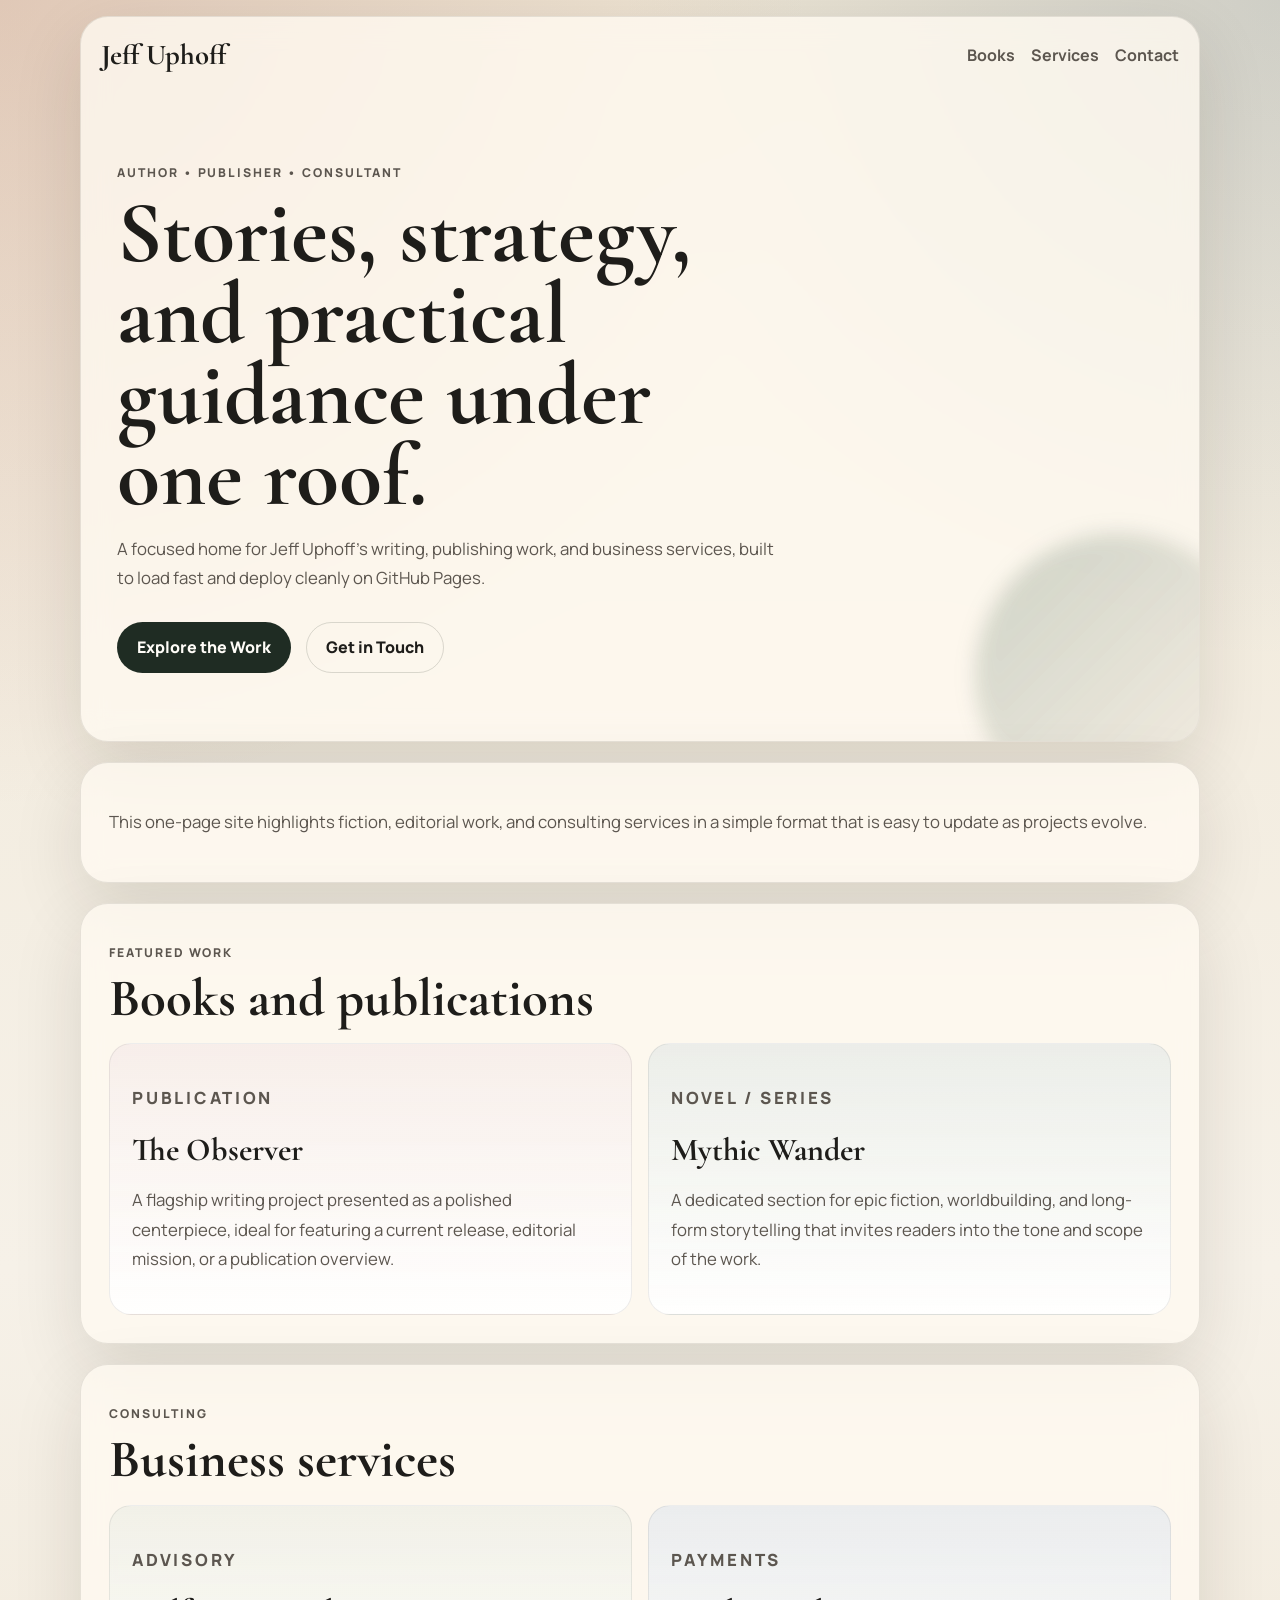
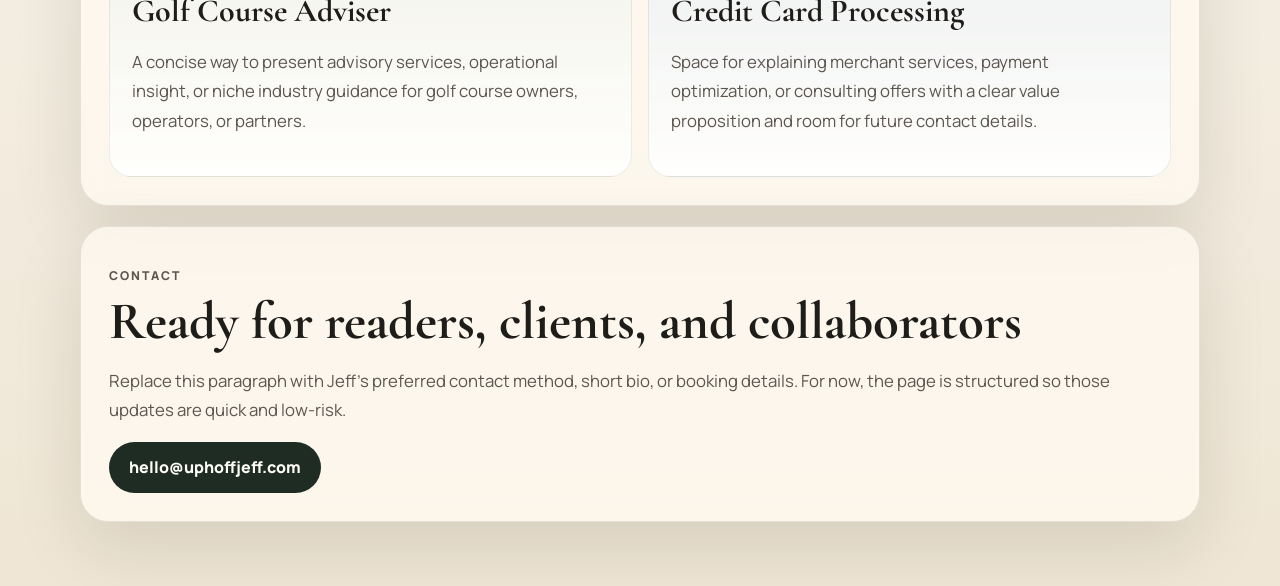
==== uphoffjeff.com/index.html @ 0ed8bcdc "Add files via upload" ====
<!DOCTYPE html>
<html lang="en">
<head>
  <meta charset="UTF-8">
  <meta name="viewport" content="width=device-width, initial-scale=1.0">
  <title>Jeff Uphoff | Author & Consultant</title>
  <meta
    name="description"
    content="Jeff Uphoff shares books, publishing work, and consulting services in one clear, GitHub Pages-ready website."
  >
  <link rel="preconnect" href="https://fonts.googleapis.com">
  <link rel="preconnect" href="https://fonts.gstatic.com" crossorigin>
  <link
    href="https://fonts.googleapis.com/css2?family=Cormorant+Garamond:wght@500;600;700&family=Manrope:wght@400;500;700;800&display=swap"
    rel="stylesheet"
  >
  <link rel="stylesheet" href="./styles.css">
</head>
<body>
  <div class="page-shell">
    <header class="hero" id="top">
      <nav class="site-nav" aria-label="Primary">
        <a class="brand" href="#top">Jeff Uphoff</a>
        <div class="nav-links">
          <a href="#books">Books</a>
          <a href="#services">Services</a>
          <a href="#contact">Contact</a>
        </div>
      </nav>

      <div class="hero-copy">
        <p class="eyebrow">Author • Publisher • Consultant</p>
        <h1>Stories, strategy, and practical guidance under one roof.</h1>
        <p class="lede">
          A focused home for Jeff Uphoff's writing, publishing work, and business services,
          built to load fast and deploy cleanly on GitHub Pages.
        </p>
        <div class="hero-actions">
          <a class="button button-solid" href="#books">Explore the Work</a>
          <a class="button button-ghost" href="#contact">Get in Touch</a>
        </div>
      </div>
    </header>

    <main>
      <section class="intro">
        <p>
          This one-page site highlights fiction, editorial work, and consulting services in a
          simple format that is easy to update as projects evolve.
        </p>
      </section>

      <section class="section" id="books">
        <div class="section-heading">
          <p class="section-label">Featured Work</p>
          <h2>Books and publications</h2>
        </div>

        <div class="card-grid">
          <article class="card accent-observer">
            <p class="card-kicker">Publication</p>
            <h3>The Observer</h3>
            <p>
              A flagship writing project presented as a polished centerpiece, ideal for featuring
              a current release, editorial mission, or a publication overview.
            </p>
          </article>

          <article class="card accent-mythic">
            <p class="card-kicker">Novel / Series</p>
            <h3>Mythic Wander</h3>
            <p>
              A dedicated section for epic fiction, worldbuilding, and long-form storytelling that
              invites readers into the tone and scope of the work.
            </p>
          </article>
        </div>
      </section>

      <section class="section" id="services">
        <div class="section-heading">
          <p class="section-label">Consulting</p>
          <h2>Business services</h2>
        </div>

        <div class="card-grid">
          <article class="card accent-golf">
            <p class="card-kicker">Advisory</p>
            <h3>Golf Course Adviser</h3>
            <p>
              A concise way to present advisory services, operational insight, or niche industry
              guidance for golf course owners, operators, or partners.
            </p>
          </article>

          <article class="card accent-credit">
            <p class="card-kicker">Payments</p>
            <h3>Credit Card Processing</h3>
            <p>
              Space for explaining merchant services, payment optimization, or consulting offers
              with a clear value proposition and room for future contact details.
            </p>
          </article>
        </div>
      </section>

      <section class="section contact-section" id="contact">
        <div class="section-heading">
          <p class="section-label">Contact</p>
          <h2>Ready for readers, clients, and collaborators</h2>
        </div>

        <p class="contact-copy">
          Replace this paragraph with Jeff's preferred contact method, short bio, or booking
          details. For now, the page is structured so those updates are quick and low-risk.
        </p>

        <a class="button button-solid" href="mailto:hello@uphoffjeff.com">hello@uphoffjeff.com</a>
      </section>
    </main>
  </div>
</body>
</html>
---- uphoffjeff.com/styles.css ----
:root {
  --bg: #f3ecdf;
  --paper: rgba(255, 250, 241, 0.78);
  --ink: #1e1d1a;
  --muted: #5c564f;
  --border: rgba(30, 29, 26, 0.1);
  --shadow: 0 24px 70px rgba(33, 25, 10, 0.12);
  --observer: #9d3d2a;
  --mythic: #43644f;
  --golf: #7b8644;
  --credit: #3d5f7e;
  --button: #1f2c23;
  --button-hover: #314537;
}

* {
  box-sizing: border-box;
}

html {
  scroll-behavior: smooth;
}

body {
  margin: 0;
  min-height: 100vh;
  font-family: "Manrope", sans-serif;
  color: var(--ink);
  background:
    radial-gradient(circle at top left, rgba(157, 61, 42, 0.18), transparent 32%),
    radial-gradient(circle at top right, rgba(61, 95, 126, 0.18), transparent 26%),
    linear-gradient(180deg, #efe7d6 0%, #f6f1e8 58%, #efe6d5 100%);
}

a {
  color: inherit;
  text-decoration: none;
}

.page-shell {
  width: min(1120px, calc(100% - 2rem));
  margin: 0 auto;
  padding: 1rem 0 4rem;
}

.hero,
.section,
.intro {
  background: var(--paper);
  backdrop-filter: blur(14px);
  border: 1px solid var(--border);
  border-radius: 28px;
  box-shadow: var(--shadow);
}

.hero {
  padding: 1.25rem;
  overflow: hidden;
  position: relative;
}

.hero::after {
  content: "";
  position: absolute;
  inset: auto -4rem -5rem auto;
  width: 18rem;
  height: 18rem;
  border-radius: 50%;
  background: linear-gradient(135deg, rgba(67, 100, 79, 0.25), rgba(157, 61, 42, 0.04));
  filter: blur(10px);
}

.site-nav {
  display: flex;
  align-items: center;
  justify-content: space-between;
  gap: 1rem;
}

.brand,
h1,
h2,
h3 {
  font-family: "Cormorant Garamond", serif;
}

.brand {
  font-size: 1.8rem;
  font-weight: 700;
}

.nav-links {
  display: flex;
  gap: 1rem;
  flex-wrap: wrap;
  color: var(--muted);
  font-weight: 700;
}

.hero-copy {
  padding: 5rem 1rem 3rem;
  max-width: 44rem;
  position: relative;
  z-index: 1;
}

.eyebrow,
.section-label,
.card-kicker {
  text-transform: uppercase;
  letter-spacing: 0.16em;
  font-size: 0.76rem;
  font-weight: 800;
}

.eyebrow,
.section-label {
  color: var(--muted);
}

h1 {
  margin: 0.55rem 0 1rem;
  font-size: clamp(3rem, 7vw, 5.5rem);
  line-height: 0.92;
}

.lede,
.intro p,
.card p,
.contact-copy {
  font-size: 1.05rem;
  line-height: 1.75;
  color: var(--muted);
}

.hero-actions {
  display: flex;
  gap: 0.9rem;
  flex-wrap: wrap;
  margin-top: 1.8rem;
}

.button {
  display: inline-flex;
  align-items: center;
  justify-content: center;
  min-height: 3rem;
  padding: 0.85rem 1.2rem;
  border-radius: 999px;
  border: 1px solid transparent;
  font-weight: 800;
  transition: transform 150ms ease, background-color 150ms ease, border-color 150ms ease;
}

.button:hover,
.button:focus-visible {
  transform: translateY(-1px);
}

.button-solid {
  background: var(--button);
  color: #fffdf8;
}

.button-solid:hover,
.button-solid:focus-visible {
  background: var(--button-hover);
}

.button-ghost {
  border-color: rgba(31, 44, 35, 0.16);
}

.intro,
.section {
  margin-top: 1.25rem;
  padding: 1.75rem;
}

.section-heading {
  margin-bottom: 1.25rem;
}

h2 {
  margin: 0.4rem 0 0;
  font-size: clamp(2rem, 4.5vw, 3.3rem);
  line-height: 0.95;
}

.card-grid {
  display: grid;
  grid-template-columns: repeat(2, minmax(0, 1fr));
  gap: 1rem;
}

.card {
  border-radius: 22px;
  padding: 1.4rem;
  min-height: 17rem;
  border: 1px solid rgba(30, 29, 26, 0.08);
  background: rgba(255, 255, 255, 0.58);
}

.card h3 {
  margin: 0.45rem 0 0.8rem;
  font-size: 2rem;
}

.accent-observer {
  background:
    linear-gradient(180deg, rgba(157, 61, 42, 0.08), rgba(255, 255, 255, 0.6)),
    rgba(255, 255, 255, 0.7);
}

.accent-mythic {
  background:
    linear-gradient(180deg, rgba(67, 100, 79, 0.1), rgba(255, 255, 255, 0.6)),
    rgba(255, 255, 255, 0.7);
}

.accent-golf {
  background:
    linear-gradient(180deg, rgba(123, 134, 68, 0.1), rgba(255, 255, 255, 0.6)),
    rgba(255, 255, 255, 0.7);
}

.accent-credit {
  background:
    linear-gradient(180deg, rgba(61, 95, 126, 0.1), rgba(255, 255, 255, 0.6)),
    rgba(255, 255, 255, 0.7);
}

.contact-section {
  text-align: left;
}

@media (max-width: 780px) {
  .page-shell {
    width: min(100% - 1rem, 100%);
  }

  .site-nav {
    align-items: flex-start;
    flex-direction: column;
  }

  .hero-copy {
    padding: 3rem 0.25rem 1rem;
  }

  .card-grid {
    grid-template-columns: 1fr;
  }

  .intro,
  .section,
  .hero {
    border-radius: 22px;
  }
}
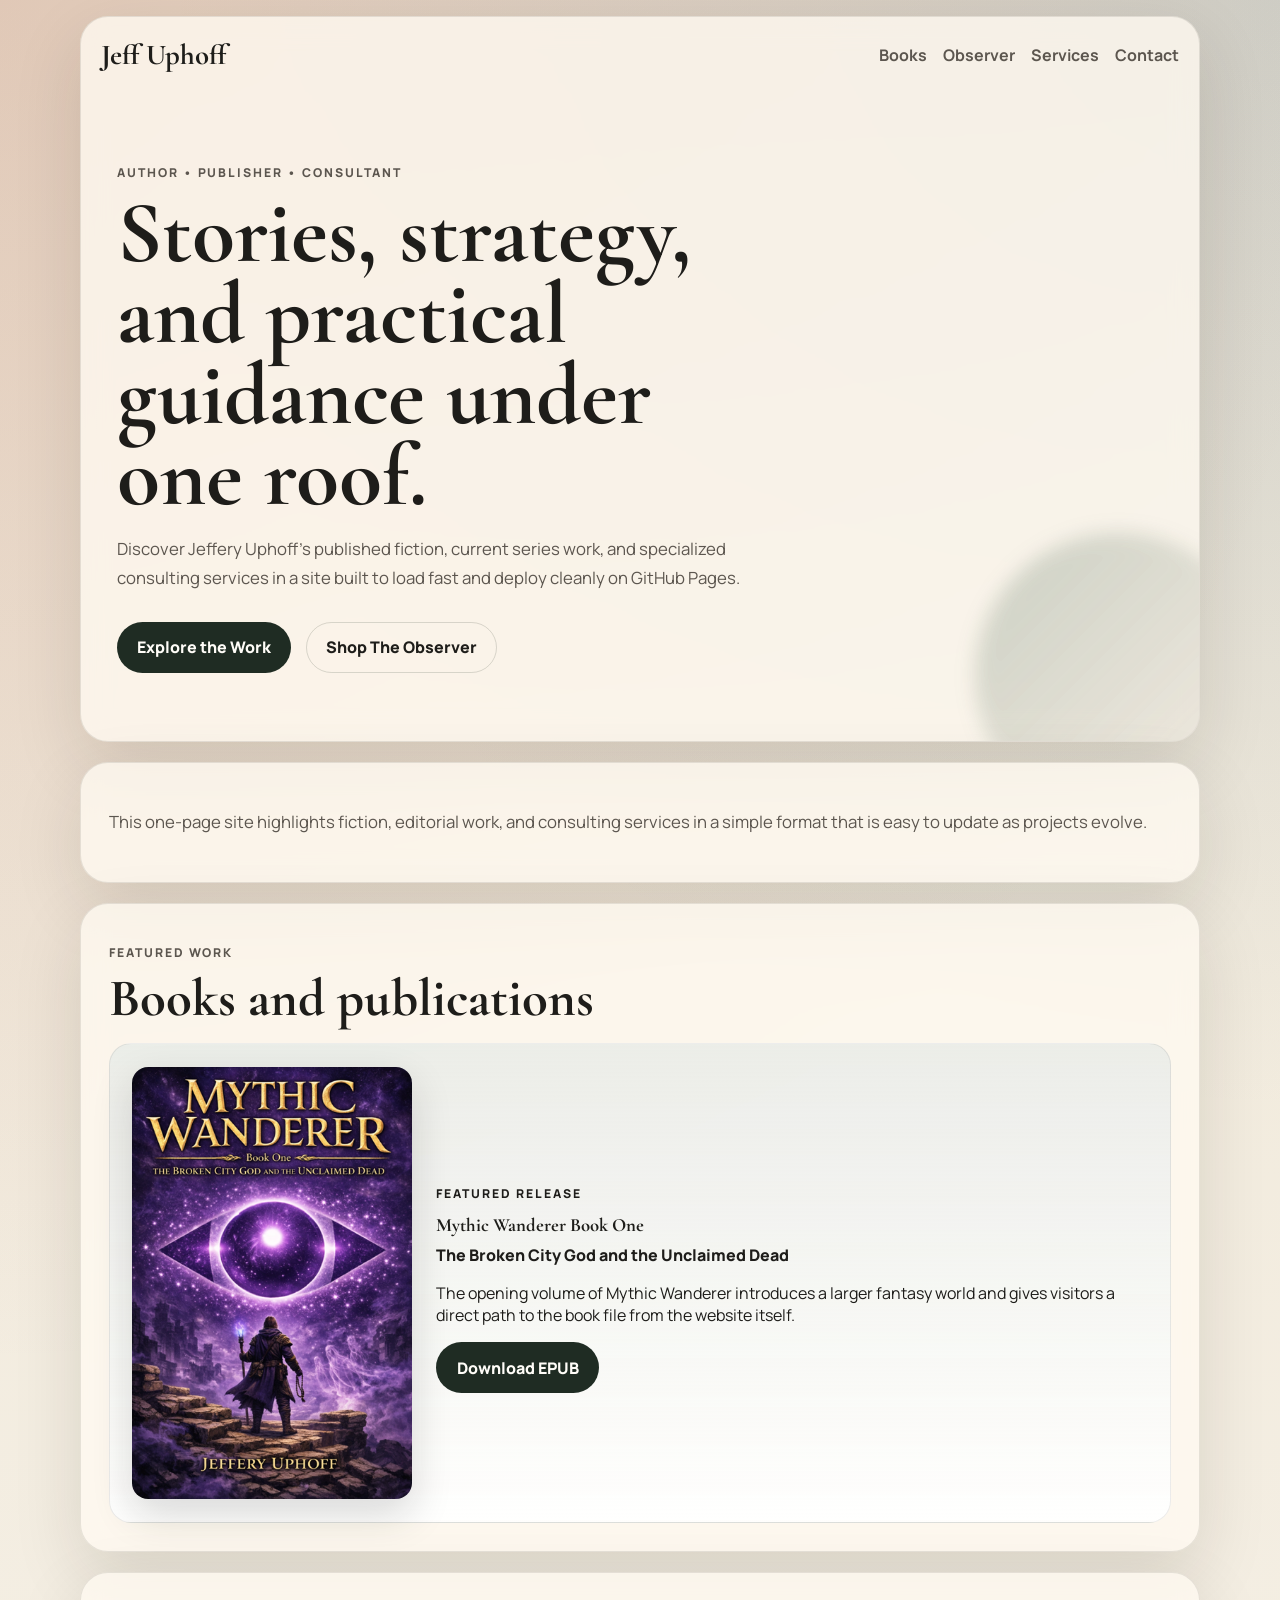
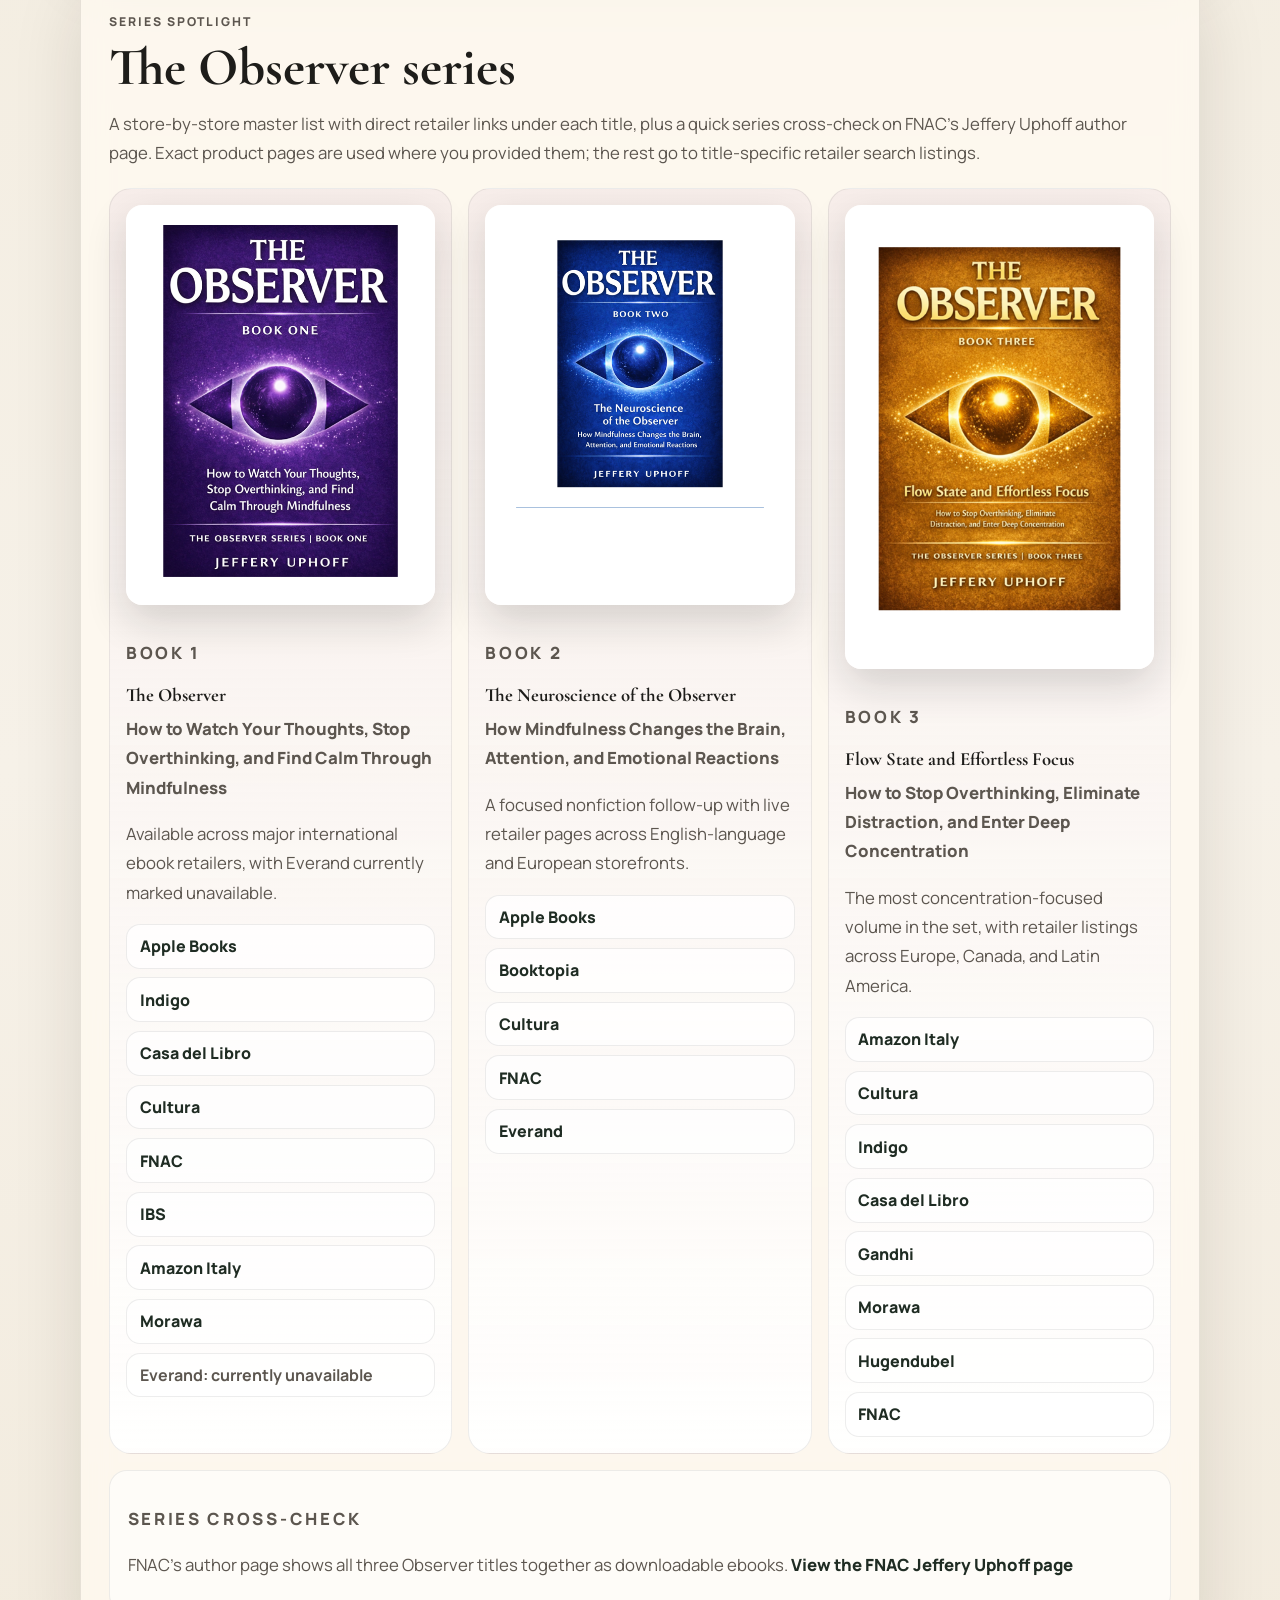
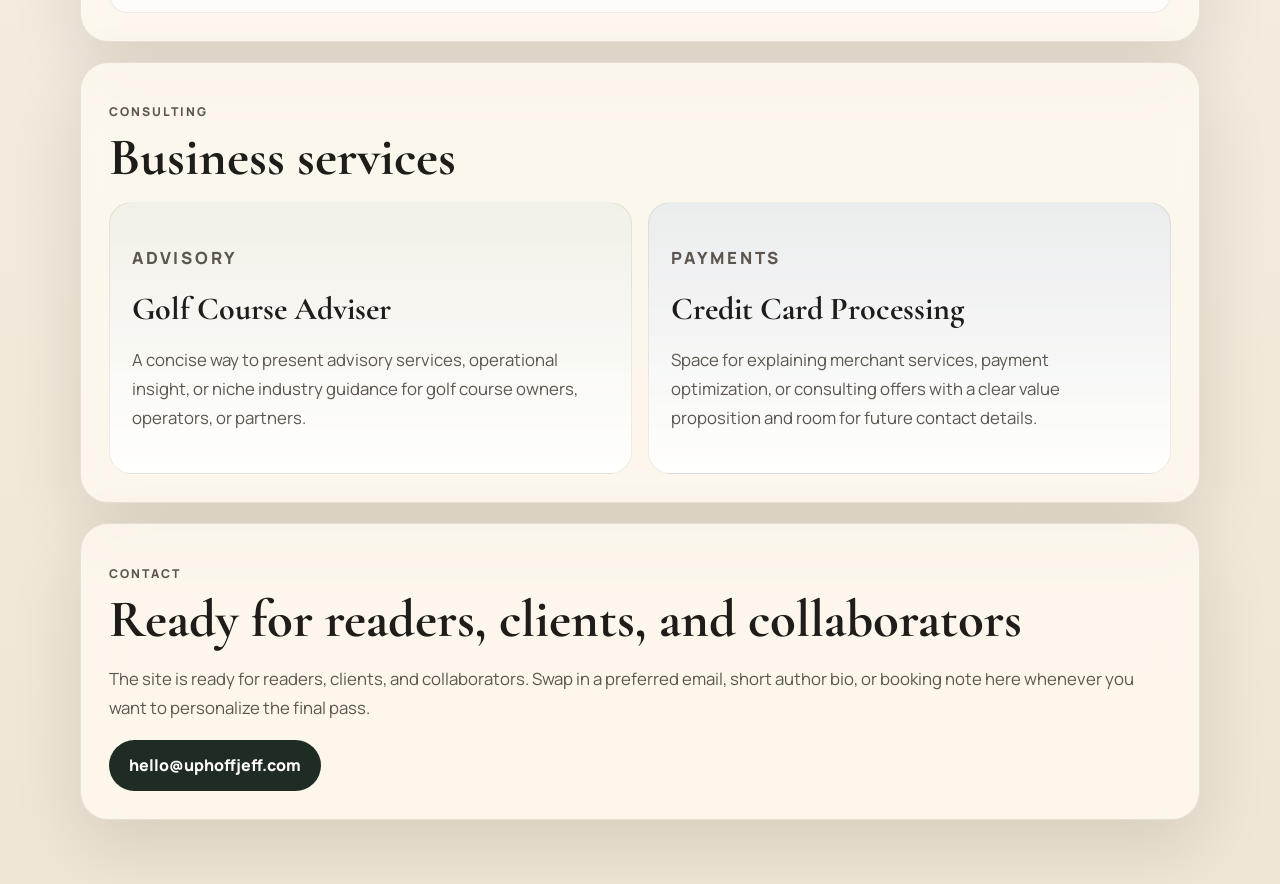
==== commit 010eefea: "Add files via upload" ====
--- a/uphoffjeff.com/index.html
+++ b/uphoffjeff.com/index.html
@@ -23,6 +23,7 @@
         <a class="brand" href="#top">Jeff Uphoff</a>
         <div class="nav-links">
           <a href="#books">Books</a>
+          <a href="#observer">Observer</a>
           <a href="#services">Services</a>
           <a href="#contact">Contact</a>
         </div>
@@ -32,12 +33,12 @@
         <p class="eyebrow">Author • Publisher • Consultant</p>
         <h1>Stories, strategy, and practical guidance under one roof.</h1>
         <p class="lede">
-          A focused home for Jeff Uphoff's writing, publishing work, and business services,
-          built to load fast and deploy cleanly on GitHub Pages.
+          Discover Jeffery Uphoff's published fiction, current series work, and specialized
+          consulting services in a site built to load fast and deploy cleanly on GitHub Pages.
         </p>
         <div class="hero-actions">
           <a class="button button-solid" href="#books">Explore the Work</a>
-          <a class="button button-ghost" href="#contact">Get in Touch</a>
+          <a class="button button-ghost" href="#observer">Shop The Observer</a>
         </div>
       </div>
     </header>
@@ -56,24 +57,125 @@
           <h2>Books and publications</h2>
         </div>
 
-        <div class="card-grid">
-          <article class="card accent-observer">
-            <p class="card-kicker">Publication</p>
-            <h3>The Observer</h3>
+        <article class="feature-book accent-mythic">
+          <img
+            class="book-cover feature-cover"
+            src="./assets/covers/mythic-wanderer-book-one.png"
+            alt="Cover of Mythic Wanderer Book One: The Broken City God and the Unclaimed Dead"
+          >
+          <div class="feature-copy">
+            <p class="card-kicker">Featured Release</p>
+            <h3>Mythic Wanderer Book One</h3>
+            <p class="feature-title">The Broken City God and the Unclaimed Dead</p>
             <p>
-              A flagship writing project presented as a polished centerpiece, ideal for featuring
-              a current release, editorial mission, or a publication overview.
+              The opening volume of Mythic Wanderer introduces a larger fantasy world and gives
+              visitors a direct path to the book file from the website itself.
             </p>
-          </article>
-
-          <article class="card accent-mythic">
-            <p class="card-kicker">Novel / Series</p>
-            <h3>Mythic Wander</h3>
-            <p>
-              A dedicated section for epic fiction, worldbuilding, and long-form storytelling that
-              invites readers into the tone and scope of the work.
-            </p>
-          </article>
+            <div class="book-actions">
+              <a class="button button-solid" href="./assets/books/mythic-wanderer-book-one-the-broken-city-god-and-the-unclaimed-dead.epub">Download EPUB</a>
+            </div>
+          </div>
+        </article>
+      </section>
+
+      <section class="section" id="observer">
+        <div class="section-heading">
+          <p class="section-label">Series Spotlight</p>
+          <h2>The Observer series</h2>
+          <p class="section-intro">
+            A store-by-store master list with direct retailer links under each title, plus a quick
+            series cross-check on FNAC's Jeffery Uphoff author page. Exact product pages are used
+            where you provided them; the rest go to title-specific retailer search listings.
+          </p>
+        </div>
+
+        <div class="observer-grid">
+          <article class="book-card accent-observer">
+            <img
+              class="book-cover"
+              src="./assets/covers/the-observer-book-1.png"
+              alt="Cover of The Observer: How to Watch Your Thoughts, Stop Overthinking, and Find Calm Through Mindfulness"
+            >
+            <div class="book-card-copy">
+              <p class="card-kicker">Book 1</p>
+              <h3>The Observer</h3>
+              <p class="feature-title">How to Watch Your Thoughts, Stop Overthinking, and Find Calm Through Mindfulness</p>
+              <p>
+                Available across major international ebook retailers, with Everand currently marked
+                unavailable.
+              </p>
+              <ul class="retailer-list">
+                <li><a class="text-link" href="https://books.apple.com/us/search?term=The%20Observer%3A%20How%20to%20Watch%20Your%20Thoughts%2C%20Stop%20Overthinking%2C%20and%20Find%20Calm%20Through%20Mindfulness" target="_blank" rel="noreferrer">Apple Books</a></li>
+                <li><a class="text-link" href="https://www.indigo.ca/en-ca/the-observer-how-to-watch-your-thoughts-stop-overthinking-and-find-calm-through-mindfulness-the-observer-series-1/e6c10f3c-d42c-386b-bb04-54e3c1bc9f8c.html?utm_source=chatgpt.com" target="_blank" rel="noreferrer">Indigo</a></li>
+                <li><a class="text-link" href="https://www.casadellibro.com/busqueda-generica?busqueda=The%20Observer%20How%20to%20Watch%20Your%20Thoughts%20Stop%20Overthinking%20and%20Find%20Calm%20Through%20Mindfulness" target="_blank" rel="noreferrer">Casa del Libro</a></li>
+                <li><a class="text-link" href="https://www.cultura.com/catalogsearch/result/?q=The%20Observer%20How%20to%20Watch%20Your%20Thoughts%20Stop%20Overthinking%20and%20Find%20Calm%20Through%20Mindfulness" target="_blank" rel="noreferrer">Cultura</a></li>
+                <li><a class="text-link" href="https://www.fnac.com/SearchResult/ResultList.aspx?Search=The%20Observer%20How%20to%20Watch%20Your%20Thoughts%20Stop%20Overthinking%20and%20Find%20Calm%20Through%20Mindfulness&sft=1&sa=0" target="_blank" rel="noreferrer">FNAC</a></li>
+                <li><a class="text-link" href="https://www.ibs.it/search/?ts=as&query=The%20Observer%20How%20to%20Watch%20Your%20Thoughts%20Stop%20Overthinking%20and%20Find%20Calm%20Through%20Mindfulness" target="_blank" rel="noreferrer">IBS</a></li>
+                <li><a class="text-link" href="https://www.amazon.it/s?k=The+Observer+How+to+Watch+Your+Thoughts+Stop+Overthinking+and+Find+Calm+Through+Mindfulness+Jeffery+Uphoff" target="_blank" rel="noreferrer">Amazon Italy</a></li>
+                <li><a class="text-link" href="https://www.morawa.at/suche/?query=The%20Observer%20How%20to%20Watch%20Your%20Thoughts%20Stop%20Overthinking%20and%20Find%20Calm%20Through%20Mindfulness" target="_blank" rel="noreferrer">Morawa</a></li>
+                <li><span class="availability-note">Everand: currently unavailable</span></li>
+              </ul>
+            </div>
+          </article>
+
+          <article class="book-card accent-observer">
+            <img
+              class="book-cover"
+              src="./assets/covers/the-observer-book-2.png"
+              alt="Cover of The Neuroscience of the Observer: How Mindfulness Changes the Brain, Attention, and Emotional Reactions"
+            >
+            <div class="book-card-copy">
+              <p class="card-kicker">Book 2</p>
+              <h3>The Neuroscience of the Observer</h3>
+              <p class="feature-title">How Mindfulness Changes the Brain, Attention, and Emotional Reactions</p>
+              <p>
+                A focused nonfiction follow-up with live retailer pages across English-language and
+                European storefronts.
+              </p>
+              <ul class="retailer-list">
+                <li><a class="text-link" href="https://books.apple.com/gb/book/he-neuroscience-of-the-observer-how-mindfulness/id6760676216?utm_source=chatgpt.com" target="_blank" rel="noreferrer">Apple Books</a></li>
+                <li><a class="text-link" href="https://www.booktopia.com.au/search.ep?keywords=The%20Neuroscience%20of%20the%20Observer%20Jeffery%20Uphoff" target="_blank" rel="noreferrer">Booktopia</a></li>
+                <li><a class="text-link" href="https://www.cultura.com/catalogsearch/result/?q=The%20Neuroscience%20of%20the%20Observer%20How%20Mindfulness%20Changes%20the%20Brain%20Attention%20and%20Emotional%20Reactions" target="_blank" rel="noreferrer">Cultura</a></li>
+                <li><a class="text-link" href="https://www.fnac.com/SearchResult/ResultList.aspx?Search=The%20Neuroscience%20of%20the%20Observer%20Jeffery%20Uphoff&sft=1&sa=0" target="_blank" rel="noreferrer">FNAC</a></li>
+                <li><a class="text-link" href="https://www.everand.com/search?query=The%20Neuroscience%20of%20the%20Observer%20Jeffery%20Uphoff" target="_blank" rel="noreferrer">Everand</a></li>
+              </ul>
+            </div>
+          </article>
+
+          <article class="book-card accent-observer">
+            <img
+              class="book-cover"
+              src="./assets/covers/the-observer-book-3.png"
+              alt="Cover of Flow State and Effortless Focus: How to Stop Overthinking, Eliminate Distraction, and Enter Deep Concentration"
+            >
+            <div class="book-card-copy">
+              <p class="card-kicker">Book 3</p>
+              <h3>Flow State and Effortless Focus</h3>
+              <p class="feature-title">How to Stop Overthinking, Eliminate Distraction, and Enter Deep Concentration</p>
+              <p>
+                The most concentration-focused volume in the set, with retailer listings across
+                Europe, Canada, and Latin America.
+              </p>
+              <ul class="retailer-list">
+                <li><a class="text-link" href="https://www.amazon.it/dp/B0GSP2LP63?utm_source=chatgpt.com" target="_blank" rel="noreferrer">Amazon Italy</a></li>
+                <li><a class="text-link" href="https://www.cultura.com/catalogsearch/result/?q=Flow%20State%20and%20Effortless%20Focus%20Jeffery%20Uphoff" target="_blank" rel="noreferrer">Cultura</a></li>
+                <li><a class="text-link" href="https://www.indigo.ca/en-ca/home/search/?keywords=Flow%20State%20and%20Effortless%20Focus%20Jeffery%20Uphoff" target="_blank" rel="noreferrer">Indigo</a></li>
+                <li><a class="text-link" href="https://www.casadellibro.com/busqueda-generica?busqueda=Flow%20State%20and%20Effortless%20Focus%20Jeffery%20Uphoff" target="_blank" rel="noreferrer">Casa del Libro</a></li>
+                <li><a class="text-link" href="https://www.gandhi.com.mx/catalogsearch/result/?q=Flow%20State%20and%20Effortless%20Focus%20Jeffery%20Uphoff" target="_blank" rel="noreferrer">Gandhi</a></li>
+                <li><a class="text-link" href="https://www.morawa.at/suche/?query=Flow%20State%20and%20Effortless%20Focus%20Jeffery%20Uphoff" target="_blank" rel="noreferrer">Morawa</a></li>
+                <li><a class="text-link" href="https://www.hugendubel.de/de/suche?query=Flow%20State%20and%20Effortless%20Focus%20Jeffery%20Uphoff" target="_blank" rel="noreferrer">Hugendubel</a></li>
+                <li><a class="text-link" href="https://www.fnac.com/SearchResult/ResultList.aspx?Search=Flow%20State%20and%20Effortless%20Focus%20Jeffery%20Uphoff&sft=1&sa=0" target="_blank" rel="noreferrer">FNAC</a></li>
+              </ul>
+            </div>
+          </article>
+        </div>
+
+        <div class="series-check">
+          <p class="card-kicker">Series Cross-Check</p>
+          <p>
+            FNAC's author page shows all three Observer titles together as downloadable ebooks.
+            <a class="text-link" href="https://www.fnac.com/ia13112077/Jeffery-Uphoff?utm_source=chatgpt.com" target="_blank" rel="noreferrer">View the FNAC Jeffery Uphoff page</a>
+          </p>
         </div>
       </section>
 
@@ -111,8 +213,8 @@
         </div>
 
         <p class="contact-copy">
-          Replace this paragraph with Jeff's preferred contact method, short bio, or booking
-          details. For now, the page is structured so those updates are quick and low-risk.
+          The site is ready for readers, clients, and collaborators. Swap in a preferred email,
+          short author bio, or booking note here whenever you want to personalize the final pass.
         </p>
 
         <a class="button button-solid" href="mailto:hello@uphoffjeff.com">hello@uphoffjeff.com</a>
--- a/uphoffjeff.com/styles.css
+++ b/uphoffjeff.com/styles.css
@@ -127,7 +127,10 @@
 .lede,
 .intro p,
 .card p,
-.contact-copy {
+.contact-copy,
+.section-intro,
+.book-card p,
+.series-check p {
   font-size: 1.05rem;
   line-height: 1.75;
   color: var(--muted);
@@ -193,6 +196,18 @@
   gap: 1rem;
 }
 
+.book-grid {
+  display: grid;
+  grid-template-columns: repeat(3, minmax(0, 1fr));
+  gap: 1rem;
+}
+
+.observer-grid {
+  display: grid;
+  grid-template-columns: repeat(3, minmax(0, 1fr));
+  gap: 1rem;
+}
+
 .card {
   border-radius: 22px;
   padding: 1.4rem;
@@ -206,6 +221,89 @@
   font-size: 2rem;
 }
 
+.feature-book,
+.book-card {
+  border-radius: 22px;
+  border: 1px solid rgba(30, 29, 26, 0.08);
+}
+
+.feature-book {
+  display: grid;
+  grid-template-columns: minmax(180px, 280px) minmax(0, 1fr);
+  gap: 1.5rem;
+  padding: 1.4rem;
+  align-items: center;
+}
+
+.book-card {
+  padding: 1rem;
+  background: rgba(255, 255, 255, 0.64);
+  display: flex;
+  flex-direction: column;
+}
+
+.book-card-copy {
+  padding-top: 1rem;
+}
+
+.feature-copy h3,
+.book-card h3 {
+  margin: 0.35rem 0 0.65rem;
+}
+
+.feature-title {
+  margin-top: -0.15rem;
+  font-size: 1rem;
+  font-weight: 800;
+  color: var(--ink);
+}
+
+.book-cover {
+  width: 100%;
+  display: block;
+  border-radius: 16px;
+  box-shadow: 0 16px 40px rgba(20, 20, 18, 0.16);
+}
+
+.feature-cover {
+  max-width: 280px;
+  justify-self: center;
+}
+
+.book-actions {
+  margin-top: 1rem;
+}
+
+.retailer-list {
+  list-style: none;
+  padding: 0;
+  margin: 1rem 0 0;
+  display: grid;
+  gap: 0.55rem;
+}
+
+.retailer-list li {
+  padding: 0.65rem 0.8rem;
+  border-radius: 14px;
+  border: 1px solid rgba(30, 29, 26, 0.08);
+  background: rgba(255, 255, 255, 0.72);
+}
+
+.availability-note {
+  font-weight: 700;
+  color: var(--muted);
+}
+
+.text-link {
+  color: var(--button);
+  font-weight: 800;
+}
+
+.text-link:hover,
+.text-link:focus-visible {
+  color: var(--button-hover);
+}
+
 .accent-observer {
   background:
     linear-gradient(180deg, rgba(157, 61, 42, 0.08), rgba(255, 255, 255, 0.6)),
@@ -232,6 +330,14 @@
 
 .contact-section {
   text-align: left;
+}
+
+.series-check {
+  margin-top: 1rem;
+  padding: 1rem 1.1rem;
+  border-radius: 18px;
+  border: 1px solid rgba(30, 29, 26, 0.08);
+  background: rgba(255, 255, 255, 0.62);
 }
 
 @media (max-width: 780px) {
@@ -249,6 +355,12 @@
   }
 
   .card-grid {
+    grid-template-columns: 1fr;
+  }
+
+  .book-grid,
+  .observer-grid,
+  .feature-book {
     grid-template-columns: 1fr;
   }
 
